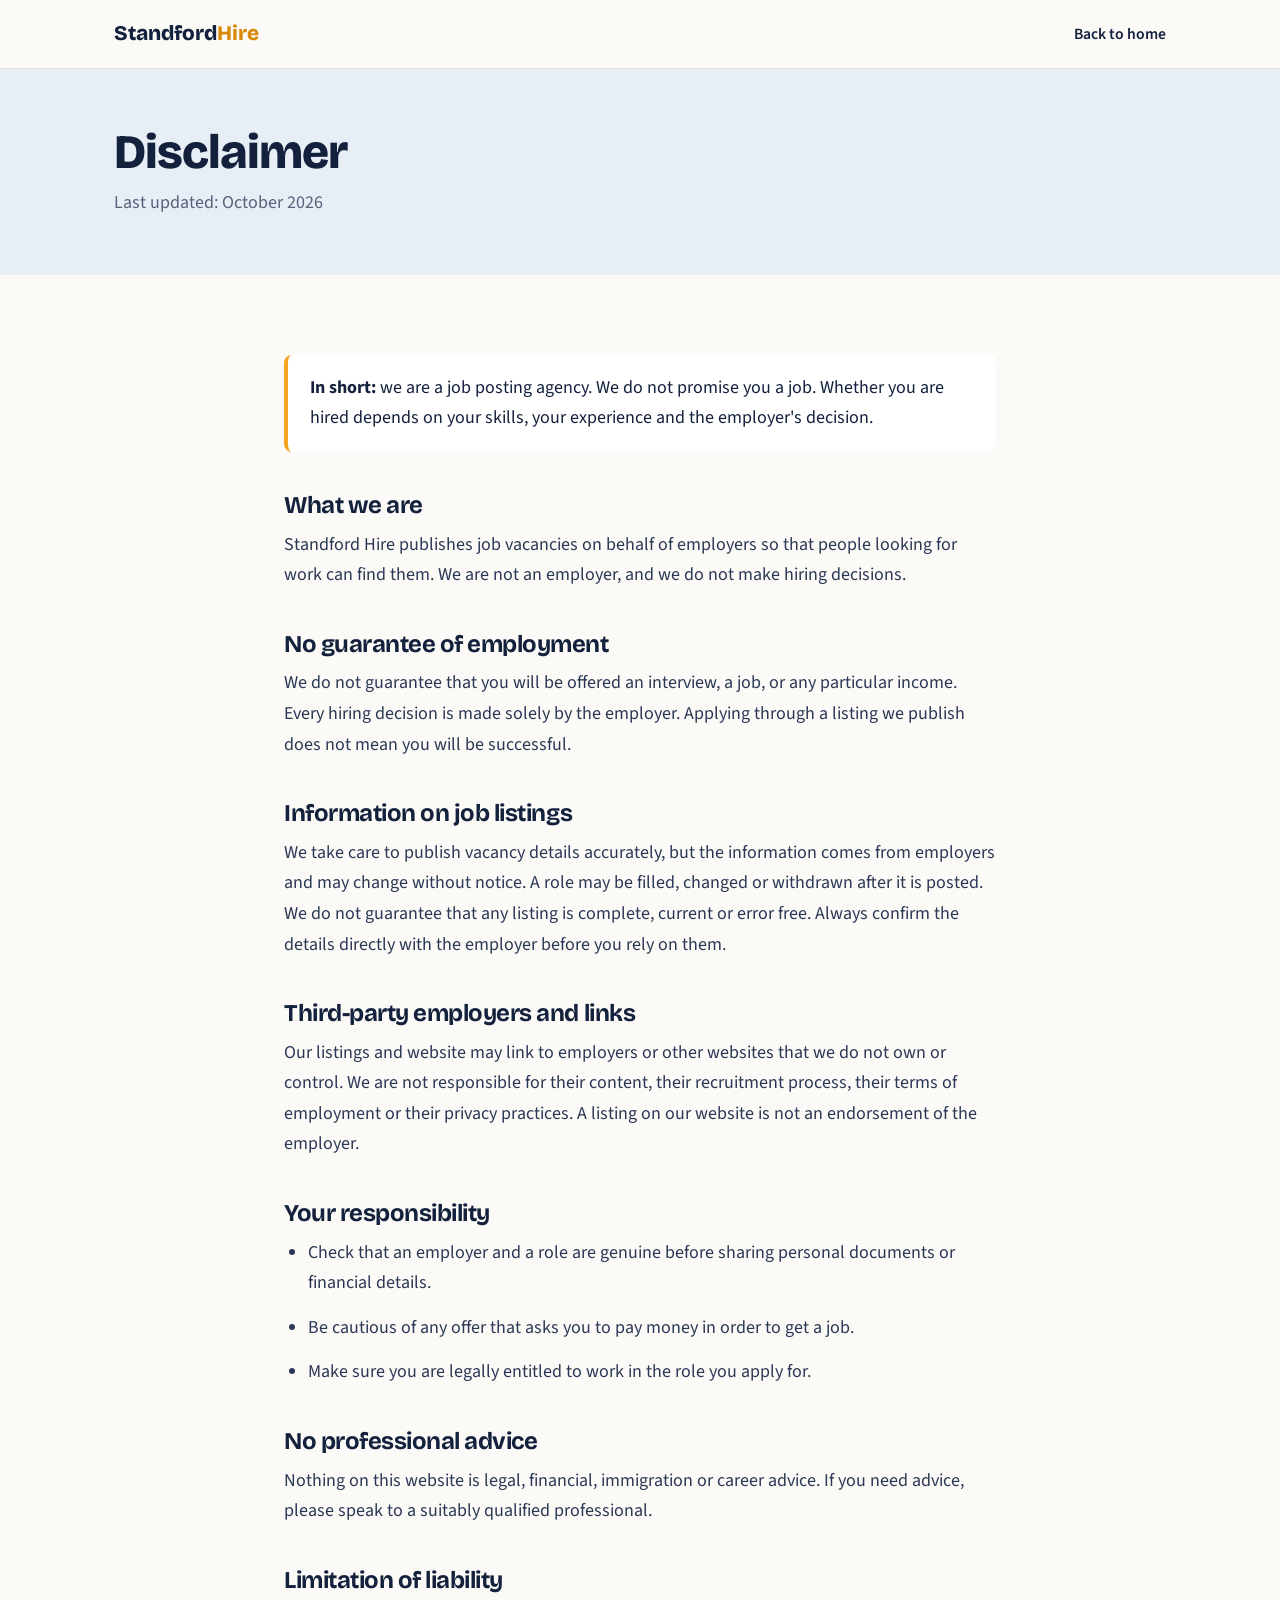
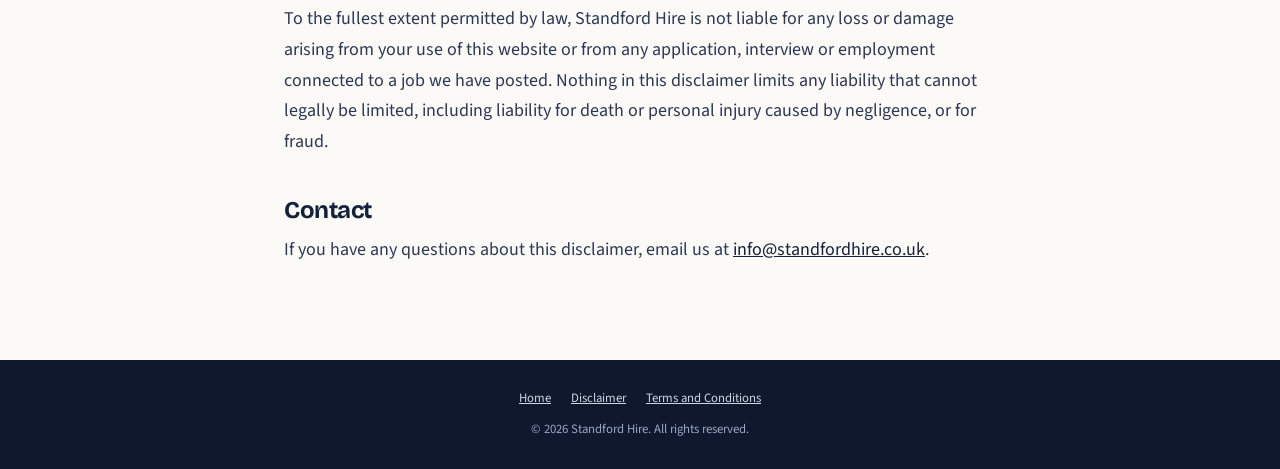
==== disclaimer.html @ f7808427 "Add files via upload" ====
<!DOCTYPE html>
<html lang="en-GB">
<head>
<meta charset="utf-8">
<meta name="viewport" content="width=device-width, initial-scale=1">
<title>Disclaimer | Standford Hire</title>
<meta name="description" content="Important information about how Standford Hire works and what we do and do not promise.">
<link rel="preconnect" href="https://fonts.googleapis.com">
<link rel="preconnect" href="https://fonts.gstatic.com" crossorigin>
<link href="https://fonts.googleapis.com/css2?family=Bricolage+Grotesque:wght@700;800&family=Source+Sans+3:wght@400;600&display=swap" rel="stylesheet">
<link rel="stylesheet" href="legal.css">
</head>
<body>
<header><div class="wrap nav"><a class="logo" href="index.html">Standford<span>Hire</span></a><a class="back" href="index.html">Back to home</a></div></header>

<div class="hero"><div class="wrap"><h1>Disclaimer</h1><p>Last updated: October 2026</p></div></div>

<article>
<div class="note"><strong>In short:</strong> we are a job posting agency. We do not promise you a job. Whether you are hired depends on your skills, your experience and the employer's decision.</div>

<h2>What we are</h2>
<p>Standford Hire publishes job vacancies on behalf of employers so that people looking for work can find them. We are not an employer, and we do not make hiring decisions.</p>

<h2>No guarantee of employment</h2>
<p>We do not guarantee that you will be offered an interview, a job, or any particular income. Every hiring decision is made solely by the employer. Applying through a listing we publish does not mean you will be successful.</p>

<h2>Information on job listings</h2>
<p>We take care to publish vacancy details accurately, but the information comes from employers and may change without notice. A role may be filled, changed or withdrawn after it is posted. We do not guarantee that any listing is complete, current or error free. Always confirm the details directly with the employer before you rely on them.</p>

<h2>Third-party employers and links</h2>
<p>Our listings and website may link to employers or other websites that we do not own or control. We are not responsible for their content, their recruitment process, their terms of employment or their privacy practices. A listing on our website is not an endorsement of the employer.</p>

<h2>Your responsibility</h2>
<ul>
<li>Check that an employer and a role are genuine before sharing personal documents or financial details.</li>
<li>Be cautious of any offer that asks you to pay money in order to get a job.</li>
<li>Make sure you are legally entitled to work in the role you apply for.</li>
</ul>

<h2>No professional advice</h2>
<p>Nothing on this website is legal, financial, immigration or career advice. If you need advice, please speak to a suitably qualified professional.</p>

<h2>Limitation of liability</h2>
<p>To the fullest extent permitted by law, Standford Hire is not liable for any loss or damage arising from your use of this website or from any application, interview or employment connected to a job we have posted. Nothing in this disclaimer limits any liability that cannot legally be limited, including liability for death or personal injury caused by negligence, or for fraud.</p>

<h2>Contact</h2>
<p>If you have any questions about this disclaimer, email us at <a href="mailto:info@standfordhire.co.uk">info@standfordhire.co.uk</a>.</p>
</article>

<footer><div class="wrap"><a href="index.html">Home</a><a href="disclaimer.html">Disclaimer</a><a href="terms.html">Terms and Conditions</a><p style="margin-top:10px">&copy; <span id="y">2026</span> Standford Hire. All rights reserved.</p></div></footer>
<script>document.getElementById("y").textContent=new Date().getFullYear()</script>
</body>
</html>
---- legal.css ----
:root{--ink:#14213d;--paper:#fbfaf7;--mist:#e8eef6;--signal:#f5a524;--signal-dark:#d98a0b;--muted:#55627a}
*{box-sizing:border-box;margin:0;padding:0}
body{font-family:"Source Sans 3",system-ui,sans-serif;color:var(--ink);background:var(--paper);line-height:1.7;font-size:18px}
h1,h2{font-family:"Bricolage Grotesque",system-ui,sans-serif;line-height:1.15;letter-spacing:-.02em}
a{color:var(--ink)}
:focus-visible{outline:3px solid var(--signal);outline-offset:3px}
.wrap{max-width:1100px;margin:0 auto;padding:0 24px}
header{background:var(--paper);border-bottom:1px solid #e3e1da}
.nav{display:flex;justify-content:space-between;align-items:center;height:68px}
.logo{font-family:"Bricolage Grotesque",sans-serif;font-weight:800;font-size:1.3rem;text-decoration:none}
.logo span{color:var(--signal-dark)}
.back{font-weight:600;text-decoration:none;font-size:.98rem}
.back:hover{color:var(--signal-dark)}
.hero{background:var(--mist);padding:56px 0}
.hero h1{font-size:clamp(2rem,5vw,3rem);font-weight:800;margin-bottom:8px}
.hero p{color:var(--muted)}
article{max-width:760px;margin:0 auto;padding:56px 24px 80px}
article h2{font-size:1.5rem;margin:40px 0 10px}
article p,article li{color:#2b3855;margin-bottom:14px}
article ul{padding-left:24px;margin-bottom:14px}
.note{background:#fff;border-left:4px solid var(--signal);padding:18px 22px;border-radius:8px;margin:24px 0}
footer{background:#0f182d;color:#9aa7bf;padding:28px 0;font-size:.8rem;text-align:center}
footer a{color:#cdd6e6;margin:0 10px}
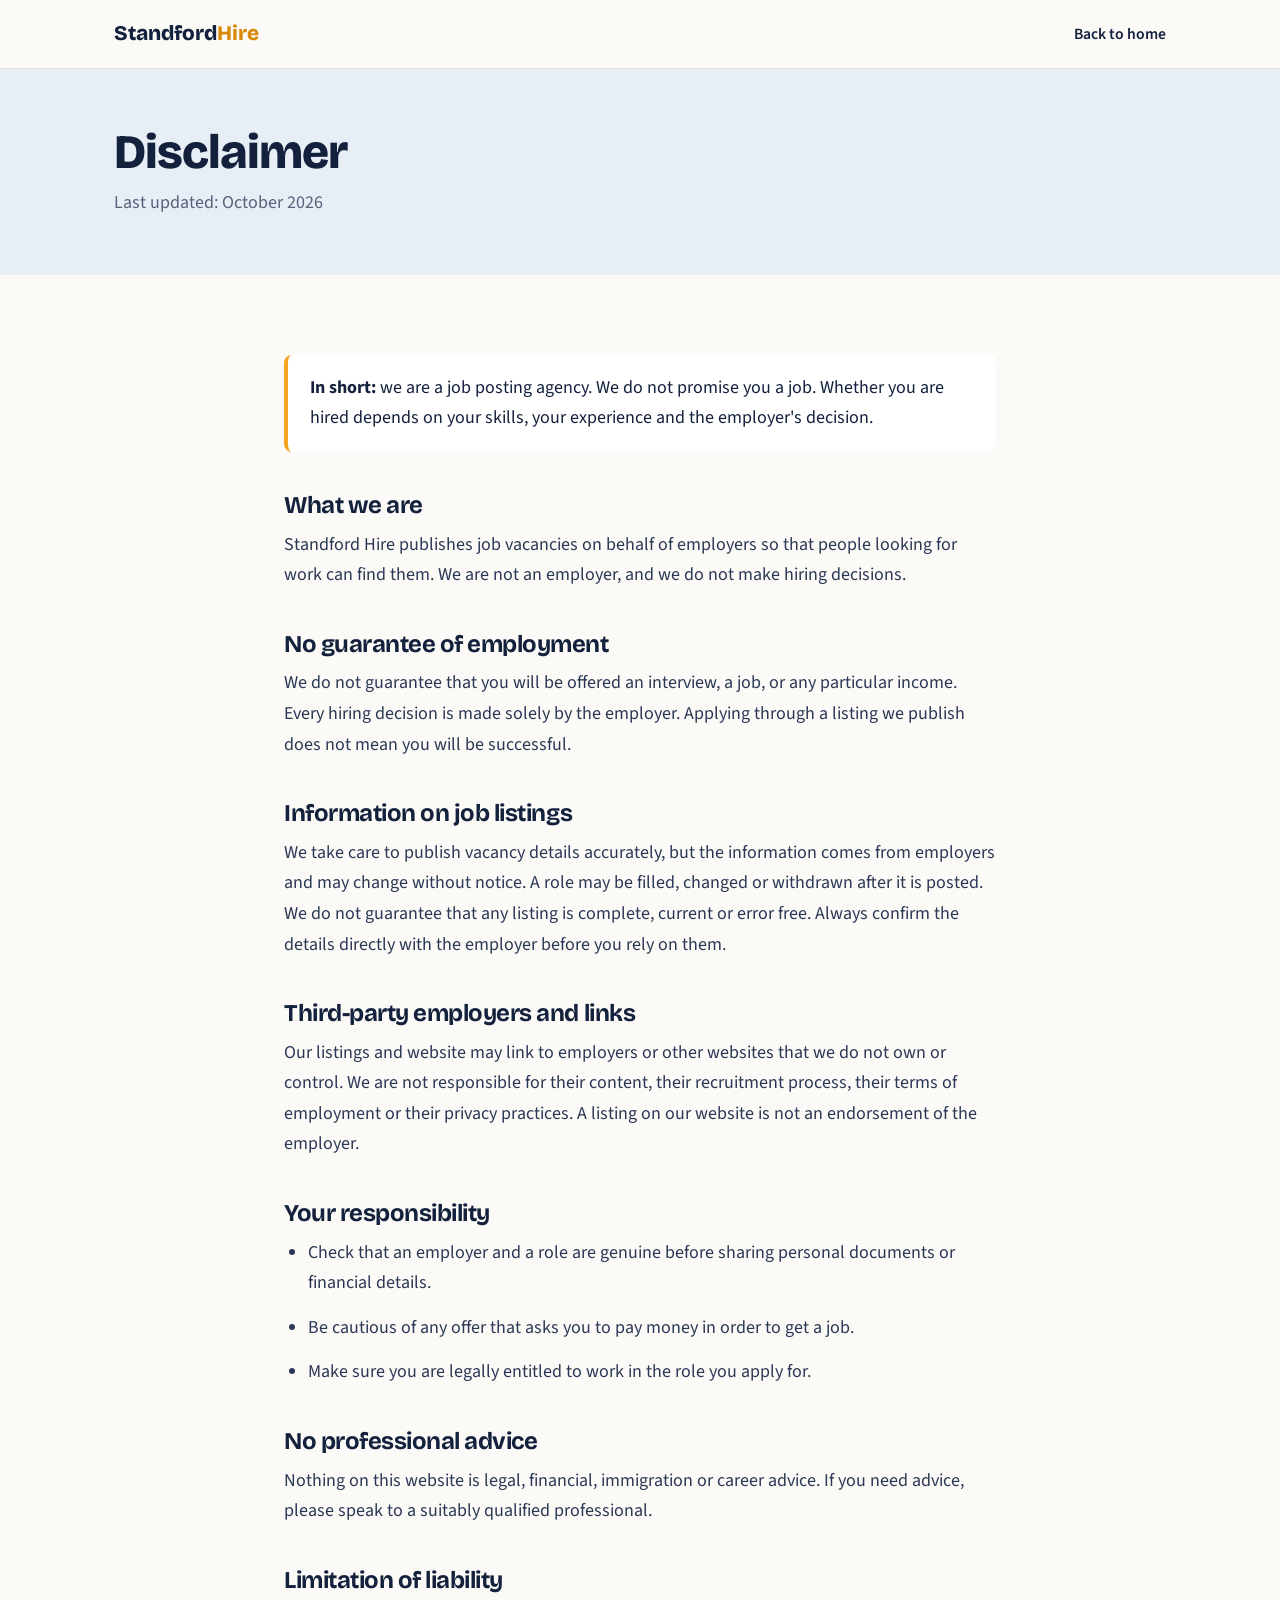
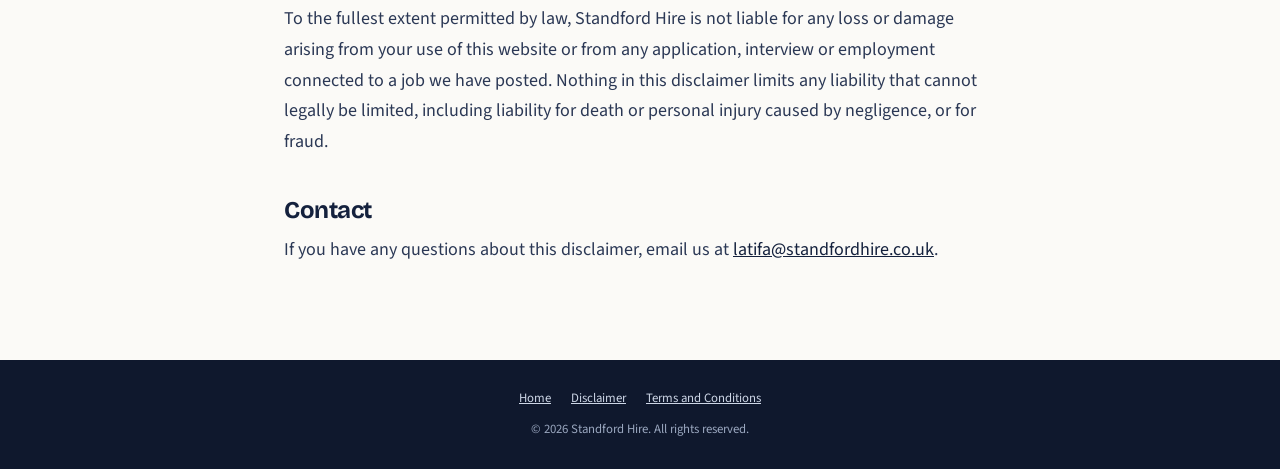
==== commit 4f34c5bc: "Update contact email in disclaimer.html" ====
--- a/disclaimer.html
+++ b/disclaimer.html
@@ -44,7 +44,7 @@
 <p>To the fullest extent permitted by law, Standford Hire is not liable for any loss or damage arising from your use of this website or from any application, interview or employment connected to a job we have posted. Nothing in this disclaimer limits any liability that cannot legally be limited, including liability for death or personal injury caused by negligence, or for fraud.</p>
 
 <h2>Contact</h2>
-<p>If you have any questions about this disclaimer, email us at <a href="mailto:info@standfordhire.co.uk">info@standfordhire.co.uk</a>.</p>
+<p>If you have any questions about this disclaimer, email us at <a href="mailto:latifa@standfordhire.co.uk">latifa@standfordhire.co.uk</a>.</p>
 </article>
 
 <footer><div class="wrap"><a href="index.html">Home</a><a href="disclaimer.html">Disclaimer</a><a href="terms.html">Terms and Conditions</a><p style="margin-top:10px">&copy; <span id="y">2026</span> Standford Hire. All rights reserved.</p></div></footer>
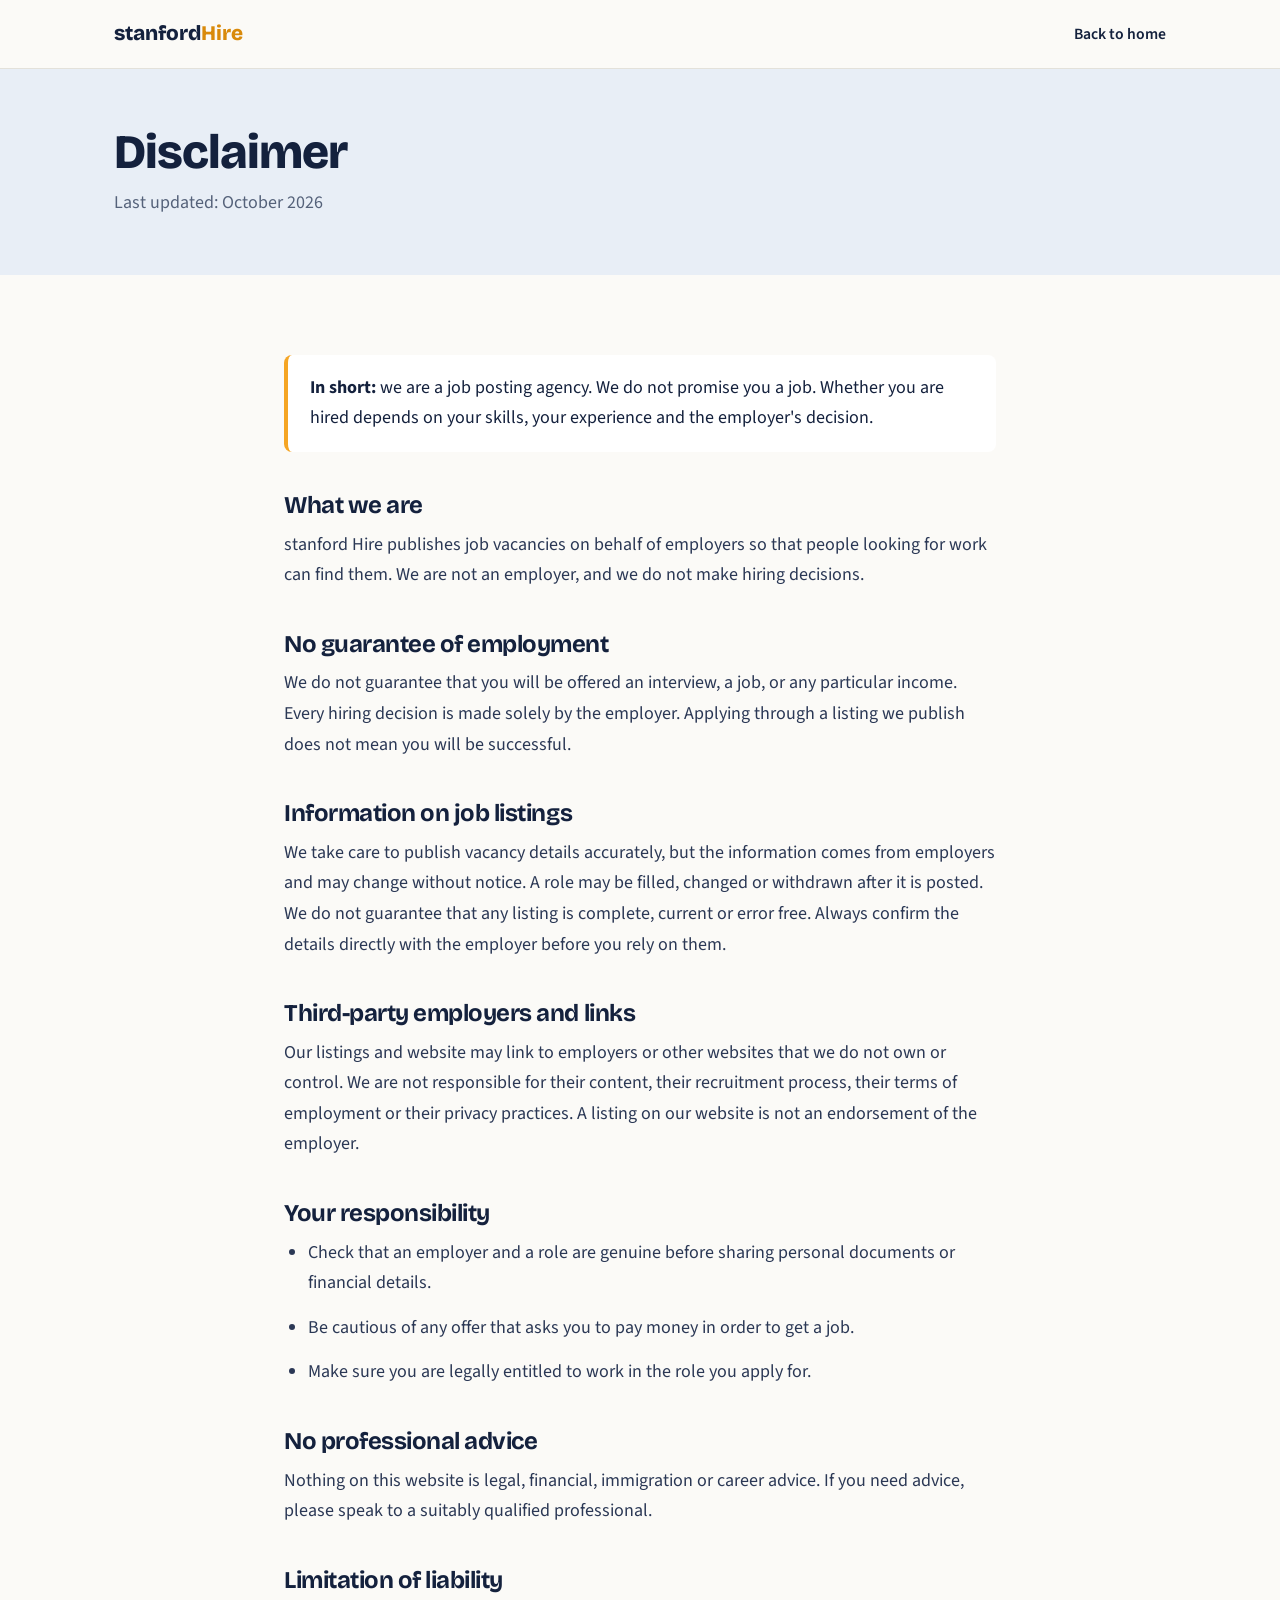
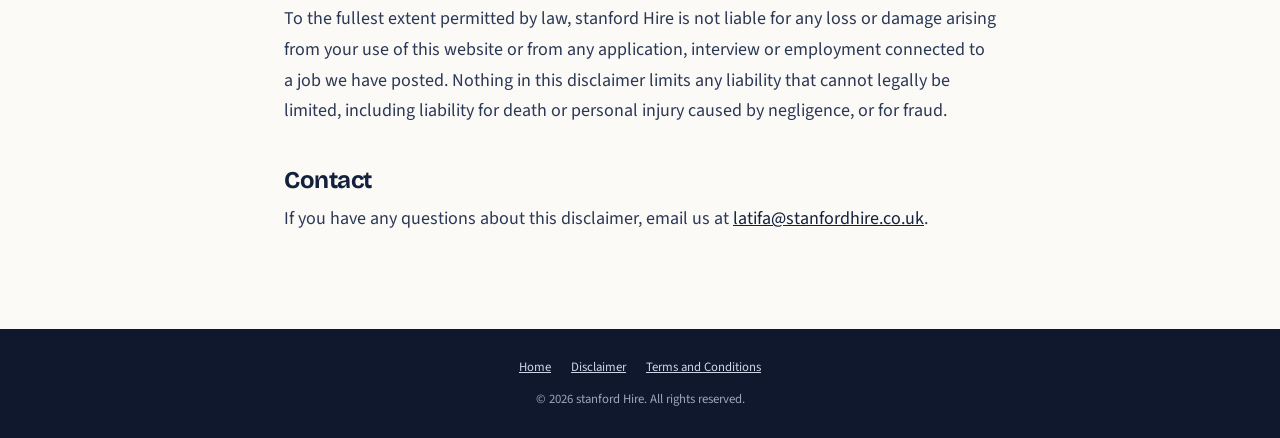
==== commit 95892cc0: "Correct capitalization in disclaimer.html Updated references from 'Standford Hire' to 'stanford Hire" ====
--- a/disclaimer.html
+++ b/disclaimer.html
@@ -3,15 +3,15 @@
 <head>
 <meta charset="utf-8">
 <meta name="viewport" content="width=device-width, initial-scale=1">
-<title>Disclaimer | Standford Hire</title>
-<meta name="description" content="Important information about how Standford Hire works and what we do and do not promise.">
+<title>Disclaimer | stanford Hire</title>
+<meta name="description" content="Important information about how stanford Hire works and what we do and do not promise.">
 <link rel="preconnect" href="https://fonts.googleapis.com">
 <link rel="preconnect" href="https://fonts.gstatic.com" crossorigin>
 <link href="https://fonts.googleapis.com/css2?family=Bricolage+Grotesque:wght@700;800&family=Source+Sans+3:wght@400;600&display=swap" rel="stylesheet">
 <link rel="stylesheet" href="legal.css">
 </head>
 <body>
-<header><div class="wrap nav"><a class="logo" href="index.html">Standford<span>Hire</span></a><a class="back" href="index.html">Back to home</a></div></header>
+<header><div class="wrap nav"><a class="logo" href="index.html">stanford<span>Hire</span></a><a class="back" href="index.html">Back to home</a></div></header>
 
 <div class="hero"><div class="wrap"><h1>Disclaimer</h1><p>Last updated: October 2026</p></div></div>
 
@@ -19,7 +19,7 @@
 <div class="note"><strong>In short:</strong> we are a job posting agency. We do not promise you a job. Whether you are hired depends on your skills, your experience and the employer's decision.</div>
 
 <h2>What we are</h2>
-<p>Standford Hire publishes job vacancies on behalf of employers so that people looking for work can find them. We are not an employer, and we do not make hiring decisions.</p>
+<p>stanford Hire publishes job vacancies on behalf of employers so that people looking for work can find them. We are not an employer, and we do not make hiring decisions.</p>
 
 <h2>No guarantee of employment</h2>
 <p>We do not guarantee that you will be offered an interview, a job, or any particular income. Every hiring decision is made solely by the employer. Applying through a listing we publish does not mean you will be successful.</p>
@@ -41,13 +41,13 @@
 <p>Nothing on this website is legal, financial, immigration or career advice. If you need advice, please speak to a suitably qualified professional.</p>
 
 <h2>Limitation of liability</h2>
-<p>To the fullest extent permitted by law, Standford Hire is not liable for any loss or damage arising from your use of this website or from any application, interview or employment connected to a job we have posted. Nothing in this disclaimer limits any liability that cannot legally be limited, including liability for death or personal injury caused by negligence, or for fraud.</p>
+<p>To the fullest extent permitted by law, stanford Hire is not liable for any loss or damage arising from your use of this website or from any application, interview or employment connected to a job we have posted. Nothing in this disclaimer limits any liability that cannot legally be limited, including liability for death or personal injury caused by negligence, or for fraud.</p>
 
 <h2>Contact</h2>
-<p>If you have any questions about this disclaimer, email us at <a href="mailto:latifa@standfordhire.co.uk">latifa@standfordhire.co.uk</a>.</p>
+<p>If you have any questions about this disclaimer, email us at <a href="mailto:info@stanfordhire.co.uk">latifa@stanfordhire.co.uk</a>.</p>
 </article>
 
-<footer><div class="wrap"><a href="index.html">Home</a><a href="disclaimer.html">Disclaimer</a><a href="terms.html">Terms and Conditions</a><p style="margin-top:10px">&copy; <span id="y">2026</span> Standford Hire. All rights reserved.</p></div></footer>
+<footer><div class="wrap"><a href="index.html">Home</a><a href="disclaimer.html">Disclaimer</a><a href="terms.html">Terms and Conditions</a><p style="margin-top:10px">&copy; <span id="y">2026</span> stanford Hire. All rights reserved.</p></div></footer>
 <script>document.getElementById("y").textContent=new Date().getFullYear()</script>
 </body>
 </html>
